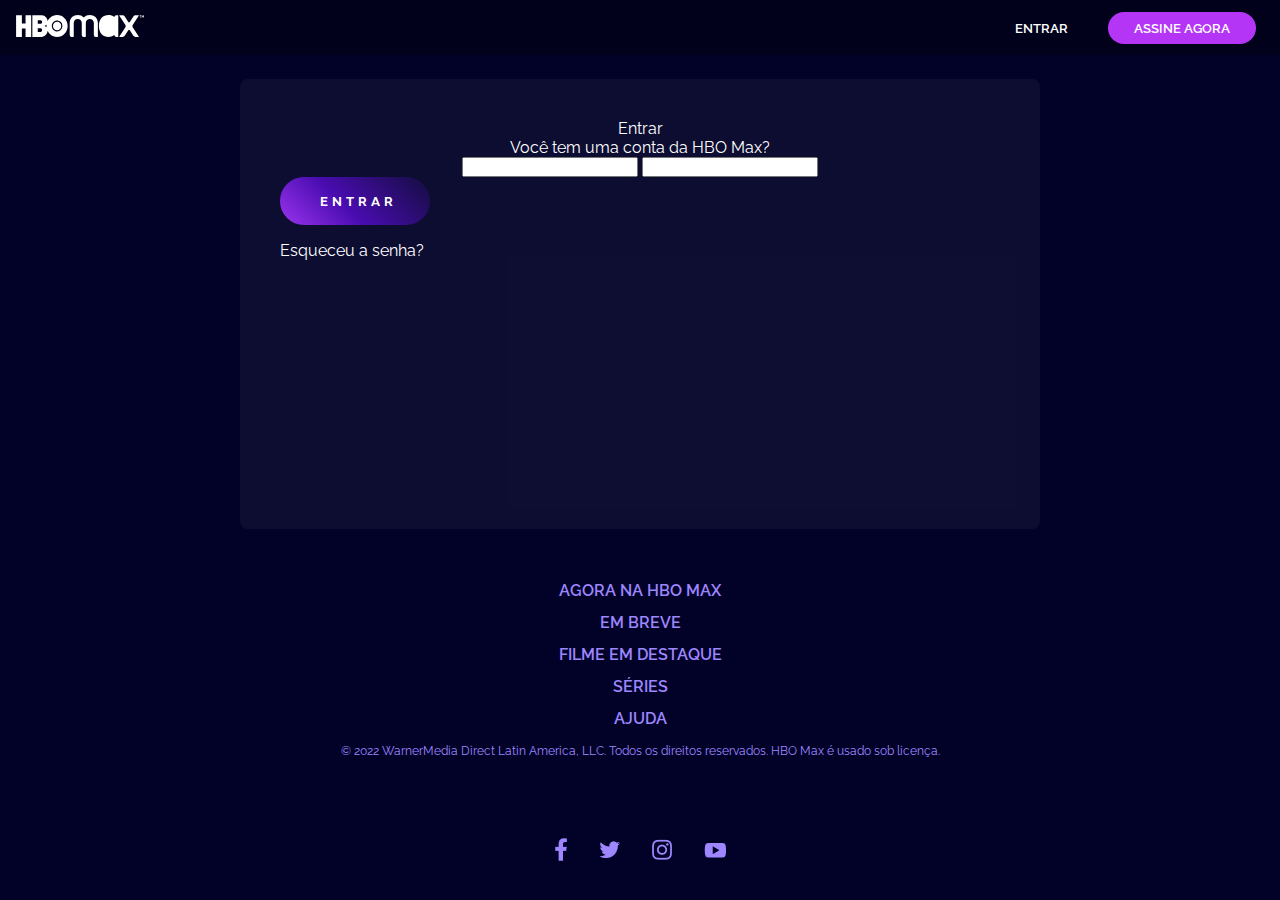
==== log-in.html @ b93230b3 "feat (implement): Add login page" ====
<!DOCTYPE html>
<html lang="en">

<head>
    <meta charset="UTF-8">
    <meta name="viewport" content="width=device-width, initial-scale=1.0">
    <link rel="stylesheet" href="assets/css/global.css">
    <link rel="stylesheet" href="assets/css/main.css">
    <link rel="stylesheet" href="assets/css/media-min-480px.css">
    <title>Academic HBO Max</title>

    <style>
        .nav-menu {
            position: static;
        }
    </style>
</head>

<body>
    <nav class="nav-menu">
        <a href="index.html"><img class="nav-menu_logo" width="100" src="assets/img/hbo-logo.svg"
                alt="Logotipo HBO Max"></a>
        <div class="header-btn">
            <a class="btn-enter" href="log-in.html">ENTRAR</a>
            <a class="btn-subscriber button" href="#plans">ASSINE AGORA</a>
        </div>
    </nav>




    <main id="login">
        <div class="login__container">
            <p>Entrar</p>
            <p>Você tem uma conta da HBO Max?
            </p>
            <input type="email">
            <input type="password">
            <div class="login__btn-enter">
                <button class="button btn-subscriber-animated w-150 btn_plano" type="button">Entrar</button>
                <a href="#">Esqueceu a senha?</a>
            </div>
        </div>
    </main>






    <footer>
        <div class="footer_container">
            <div class="footer__menu">
                <a class="button" href="https://www.max.com/br/pt/sitemap">Agora na HBO Max</a>
                <a class="button" href="https://www.max.com/br/pt">Em breve</a>
                <a class="button" href="https://www.max.com/br/pt/movies">Filme em destaque</a>
                <a class="button" href="https://www.max.com/br/pt/shows">Séries</a>
                <a class="button" href="https://help.max.com/BR-pt/Home/Index">Ajuda</a>
            </div>
            <p>
                © 2022 WarnerMedia Direct Latin America, LLC. Todos os direitos reservados. HBO Max é usado sob licença.
            </p>
            <div class="social_media--container">
                <a href="https://www.facebook.com/HBOMaxBr/"><img src="assets/img/fb_0.png" alt="Facebook"
                        class="social_media"></a>
                <a href="https://x.com/i/flow/login?redirect_after_login=%2FHBOMaxBR"><img
                        src="assets/img/twitter_0.png" alt="Twitter" class="social_media"></a>
                <a href="https://www.instagram.com/hbomaxbr/"><img src="assets/img/instagram_0.png" alt="Instagram"
                        class="social_media"></a>
                <a href="https://www.youtube.com/c/hbomaxbr"><img src="assets/img/youtube_0.png" alt="Youtube"
                        class="social_media"></a>
            </div>
        </div>

    </footer>
</body>

</html>
---- assets/css/global.css ----
@import url('https://fonts.googleapis.com/css2?family=Quicksand:wght@300..700&display=swap');
@import url('https://fonts.googleapis.com/css2?family=Raleway:ital,wght@0,100..900;1,100..900&display=swap');

/* Raleway */
@font-face {
  font-family: 'Raleway', sans-serif;
  font-style: normal;
  font-weight: 100 900;
  font-display: swap;
  src: url(https://fonts.gstatic.com/s/raleway/v34/1Ptug8zYS_SKggPNyC0ITw.woff2) format('woff2');
  unicode-range: U+0000-00FF, U+0131, U+0152-0153, U+02BB-02BC, U+02C6, U+02DA, U+02DC, U+0304, U+0308, U+0329, U+2000-206F, U+2074, U+20AC, U+2122, U+2191, U+2193, U+2212, U+2215, U+FEFF, U+FFFD;
}

/* Quicksand */
@font-face {
  font-family: 'Quicksand';
  font-style: normal;
  font-weight: 300 700;
  font-display: swap;
  src: url(https://fonts.gstatic.com/s/quicksand/v31/6xKtdSZaM9iE8KbpRA_hJVQNcOM.woff2) format('woff2');
  unicode-range: U+0100-02AF, U+0304, U+0308, U+0329, U+1E00-1E9F, U+1EF2-1EFF, U+2020, U+20A0-20AB, U+20AD-20C0, U+2113, U+2C60-2C7F, U+A720-A7FF;
}

:root {
  --primary-color: #020228;
  --secondary-color: #ff00e5;
  --tertiary-color: #b535f6;
  --btn-bg-color-gradient: linear-gradient(45deg, #9b34ef 0%, #490cb0 20%, transparent 50%);
  --btn-link-bg-color: #fff;
  --btn-link-color: #000;
  --card-bg-color: linear-gradient(0deg, transparent, #3b1e63);
  --divider-bg-color: linear-gradient(90deg, #5516ba, rgba(255, 0, 229, 0.5) 80%);
  --nav-bg-color: rgba(0, 0, 0, 0.3);
  --text-color: #fff;
  --link-color: #9e86ff;
  --form-bg-color: rgba(211, 211, 211, 0.06);
  --form-field-bg-color: rgba(0, 0, 0, 0.2);
  --form-field-border: 1px solid rgba(255, 255, 255, 0.7);
  --form-field-placeholder: rgba(255, 255, 255, 0.7);
  --form-field-error: rgb(255, 76, 76);
  scroll-behavior: smooth;
}

* {
  padding: 0;
  margin: 0;
  font-family: 'Raleway', sans-serif;
  color: var(--text-color);
  text-align: center;
  text-decoration: none;
  box-sizing: border-box;
}

/* Custom Scroll */

::-webkit-scrollbar {
  width: 8px;
}

::-webkit-scrollbar-thumb {
  background: var(--tertiary-color);
  border-radius: 10px;
}

::-webkit-scrollbar-thumb:hover {
  background: var(--secondary-color);
}



section {
  scroll-margin-top: 140px;
}





/* DEFAULTS */
.w-300 {
  width: 300px;
}

.w-150 {
  width: 150px;
}

.title {
  font-size: 2rem;
  font-weight: 500;
}




/* Buttons */
button,
.header__content a,
.plan__card a {
  width: 250px;
  padding: 16px 40px;
  background-color: var(--tertiary-color);
  border-radius: 500px;
  font-weight: 700;
  color: var(--text-color);
  text-transform: uppercase;
  text-decoration: none;
  letter-spacing: 4px;
  border: none;
  cursor: pointer;
}

.header__content a,
.plan__card a {
  background-color: transparent;
}

.btn-subscriber {
  background: var(--tertiary-color);
  border: none;
  border-radius: 20px;
  color: white;
  font-weight: 700;
  padding: 8px 26px;
  transition: 1s;
}

.btn-subscriber:hover {
  background: white;
  border: none;
  border-radius: 20px;
  color: var(--primary-color);
  font-weight: 700;
  padding: 8px 26px;
  transition: 1s;
  cursor: pointer;
}

.btn-subscriber-animated {
  background: var(--btn-bg-color-gradient);
  outline: 3px solid transparent;
  transition: background 1s, outline 1s, transform 1s;
  background-size: 250%;
}

.btn-subscriber-animated:hover {
  background-color: transparent;
  background-position: 100%;
  outline: 2px solid var(--secondary-color);
  transform: scale(1.05);
}

.header__btn {
  animation: wiggle 2.2s linear infinite;
}





/* FONTES */
.ft-raleway {
  font-family: 'Raleway', sans-serif;
}

.ft-raleway-500-32 {
  font-family: 'Raleway', sans-serif;
  font-weight: 500;
  font-size: 2rem;
}

.ft-quicksand {
  font-family: 'Quicksand', sans-serif;
}





/* ANIMATIONS */
@keyframes wiggle {

  0%,
  10% {
    transform: rotate(0);
  }

  15% {
    transform: rotate(-15deg);
  }

  20% {
    transform: rotate(10deg);
  }

  25% {
    transform: rotate(-10deg);
  }

  30% {
    transform: rotate(10deg);
  }

  35% {
    transform: rotate(-10deg);
  }

  40%,
  100% {
    transform: rotate(0);
  }
}

@keyframes gradient {
  0% {
    background-position: 0 50%;
  }

  50% {
    background-position: 100% 50%;
  }

  100% {
    background-position: 0 50%;
  }
}
---- assets/css/main.css ----
@import url('global.css');

body {
    /* height: 1000px; */
    background-color: var(--primary-color);    
}

.nav-menu {
    position: fixed;
    background-color: var(--nav-bg-color);
    top: 0;
    height: 140px;
    width: 100%;
    display: flex;
    flex-direction: column;
    justify-content: center;
    align-items: center;
    z-index: 1;
}

.header-btn {
    display: flex;
    align-items: center;
    gap: 1rem;
}

.nav-menu img,
.header-btn {
    margin-top: 0.5rem;
    gap: 2.5rem;
    padding: .5rem 1.5rem .5rem .5rem;
}

.nav-menu img {
    width: 160px;
    height: auto;
}

.nav-menu a {
    font-size: 10pt;
    font-weight: 600;
}

header {
    position: relative;
    background: linear-gradient(-45deg, #56125b, #0f0f10, #271e6e);
    background-size: 400% 400%;
    margin-top: 140px;
    padding: 100px 0 300px;
    animation: gradient 10s ease infinite alternate;
}

header::after {
    content: "";
    width: 100%;
    height: 250px;
    position: absolute;
    left: 0;
    bottom: 0;
    background: linear-gradient(0deg, var(--primary-color), transparent);
}

.header__content {
    padding: 0 40px;
    gap: 3rem;
    display: flex;
    flex-direction: column;
    align-items: center;
}

.header__channels {
    display: flex;
    flex-wrap: wrap;
    justify-content: center;
    gap: 24px;
    align-items: center;
}

.header__title-light {
    font-weight: 300;
    font-size: 2rem;
    text-transform: uppercase;
}

.header__title {
    font-weight: 700;
    font-size: 3rem;
    text-transform: uppercase;
}

.divider {
    height: 5px;
    width: 75%;
    background: var(--divider-bg-color);
}

.header__subscriber--info {
    display: flex;
    flex-direction: column;
}

.header__subscriber--info p {
    font-size: 1.25rem;
}

.header__offer--price {
    display: flex;
    justify-content: center;
    align-items: baseline;
    gap: .5rem;
}

.header__offer--price p {
    font-size: 2.5rem;
    font-weight: 600;
}

.header__offer--price span {
    font-size: 1rem;
}



/* SECTION [ PLANS ] */
#plans {
    max-width: 1200px;
    margin: auto;
    padding: 24px;
    text-align: center;
}

.plan__card {
    display: flex;
    flex-direction: column;
    justify-content: space-between;
    align-items: center;
    background: var(--card-bg-color);
    min-width: 260px;
    max-width: 600px;
    border-radius: .5rem;
    padding: 40px 40px;
    min-height: 610px;
}

.plan__card--capsule {
    display: flex;
    flex-direction: column;
}

.card1 {
    animation: cardRotateOne 2s linear 1;
}

.plan__card--price .plan__card--value {
    font-size: 1.5rem;
}

.plans__container {
    display: flex;
    flex-direction: column;
    align-items: center;
    gap: 5rem;
    padding: 1.5rem;
}

.plans__container h1 {
    width: 100%;
}

.plan__card--container {
    display: flex;
    flex-direction: column;
    align-items: center;
    justify-content: space-between;
    margin: 0 0 2rem 0;
}

.plan__card--price {
    display: flex;
    flex-direction: row;
    align-items: baseline;
}

.plan__card--value {
    color: var(--secondary-color);
    font-size: 2rem;
    font-weight: 700;
}

.plan__card--listItem {
    list-style: none;
    text-align: start;
    font-size: 1rem;
    padding: 1rem 0 0 1rem;
    /* width: fit-content; */
    /* margin: 0 0 1rem 0; */
}

.plan__card--listItem::marker {
    content: "+";
    margin: 0 8px 0 0;
    font-size: 2rem;
}

.plan__card .btn_plano {
    align-self: center;
    font-size: 14px;
    width: 290px;
    font-size: 10pt;
}





/* SECTION [ CHOISE NEW UNIVERSE ] */
.contents {
    margin: 100px auto;
}

.container {
    max-width: 1200px;
    padding: 1.5rem;
    text-align: center;
}

.choise__card--container {
    display: grid;
    grid-template-columns: repeat(6, 100%);
    grid-auto-flow: column;
    overflow: auto hidden;
    margin: 2.5rem 0 0;
}

.content__card {
    border-radius: 1rem;
    background-repeat: no-repeat;
    background-size: cover;
    background-position: center;
    border: 2px solid transparent;
    transition: transform 0.8s, background 0.8s, border 1s;
}

.choise__card--img {
    width: 100%;
    object-fit: cover;
    object-position: center;
    transition: opacity 2s;
}




/* SECTION [ LOGIN ] */

#login {
    margin: 0 0 30px;
    display: flex;
    flex-direction: column;
    align-items: center;
    padding: 1.5rem;
}

.login__container {
    width: 100%;
    max-width: 800px;
    height: 450px;
    background: var(--form-bg-color);
    border-radius: .5rem;
    padding: 2.5rem;
}

.login__btn-enter {
    display: flex;
    flex-direction: column;
    align-items: start;
    gap: 1rem;
}



/* FOOTER */
.footer_container {
    display: flex;
    flex-direction: column;
    padding: .5rem .5rem 1.5rem;
}

.footer__menu {
    display: flex;
    flex-direction: column;
    gap: 2rem;
    flex-wrap: wrap;
    justify-content: center;
    line-height: 0;
}

.footer__menu a {
    color: var(--link-color);
    font-weight: 600;
    text-transform: uppercase;
    transition: 1s;
}

.footer__menu a:hover {
    color: white;
    transition: 1s;
}

.footer_container p {
    font-size: .75rem;
    margin: 25px 16px 16px;
    color: var(--link-color);
}

.social_media--container {
    display: flex;
    flex-direction: row;
    justify-content: center;
    gap: 2rem;
    align-items: center;
    margin: 4rem 0 0;
}
---- assets/css/media-min-480px.css ----
@import url('global.css');

@media screen and (min-width:480px) {
    .nav-menu {
        height: 55px;
        display: flex;
        flex-direction: row;
        justify-content: space-between;
    }

    .nav-menu_logo {
        width: 160px;
        margin-left: 8px;
        margin-bottom: 8px;
    }

    .header-btn {
        margin-bottom: 8px;
    }

    header {
        margin-top: 50px;
    }

    .header__content .txt-size {
        width: 240px;
        font-weight: 100;
    }

    .plan__card--price .plan__card--value {
        font-size: 2rem;
    }

    .plan__card--capsule {
        padding: 40px 60px;
    }

    .plan__card--listItem {
        font-size: 1.25rem;
    }
}
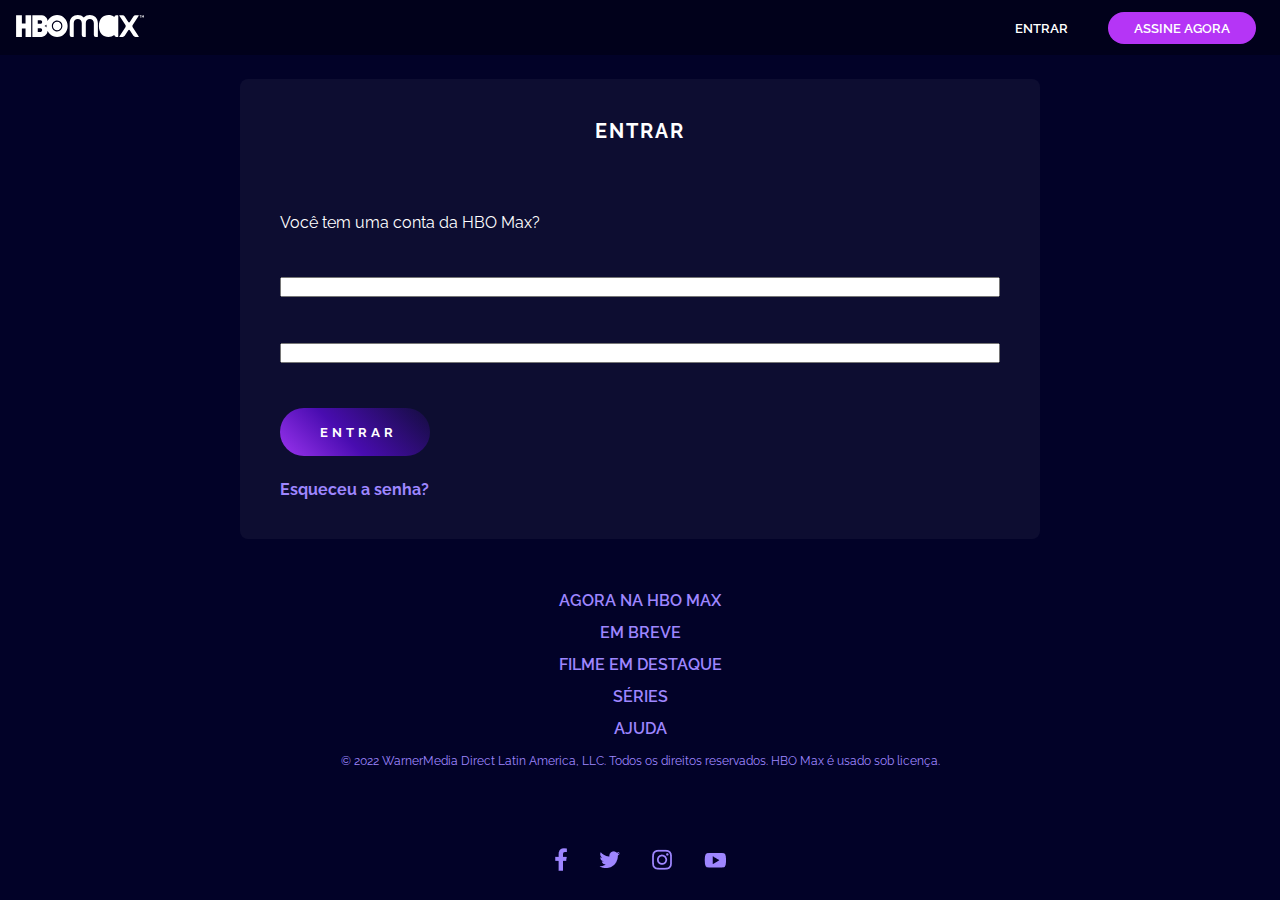
==== commit 8d1a247b: "feat (update): add styles in box container login" ====
--- a/log-in.html
+++ b/log-in.html
@@ -31,14 +31,14 @@
 
     <main id="login">
         <div class="login__container">
-            <p>Entrar</p>
-            <p>Você tem uma conta da HBO Max?
+            <p class="login__title">Entrar</p>
+            <p class="login__label">Você tem uma conta da HBO Max?
             </p>
             <input type="email">
             <input type="password">
             <div class="login__btn-enter">
                 <button class="button btn-subscriber-animated w-150 btn_plano" type="button">Entrar</button>
-                <a href="#">Esqueceu a senha?</a>
+                <a class="login__link" href="#">Esqueceu a senha?</a>
             </div>
         </div>
     </main>
--- a/assets/css/main.css
+++ b/assets/css/main.css
@@ -262,9 +262,12 @@
 }
 
 .login__container {
+    display: flex;
+    flex-direction: column;
+    justify-content: space-between;
     width: 100%;
     max-width: 800px;
-    height: 450px;
+    height: 460px;
     background: var(--form-bg-color);
     border-radius: .5rem;
     padding: 2.5rem;
@@ -274,9 +277,25 @@
     display: flex;
     flex-direction: column;
     align-items: start;
-    gap: 1rem;
-}
-
+    gap: 1.5rem;
+}
+
+.login__title {
+    letter-spacing: 2px;
+    text-transform: uppercase;
+    font-size: 1.25rem;
+    margin: 0 0 24px;
+    font-weight: 700;
+}
+
+.login__label {
+    text-align: left;
+}
+
+.login__link {
+    color: var(--link-color);
+    font-weight: 700;
+}
 
 
 /* FOOTER */
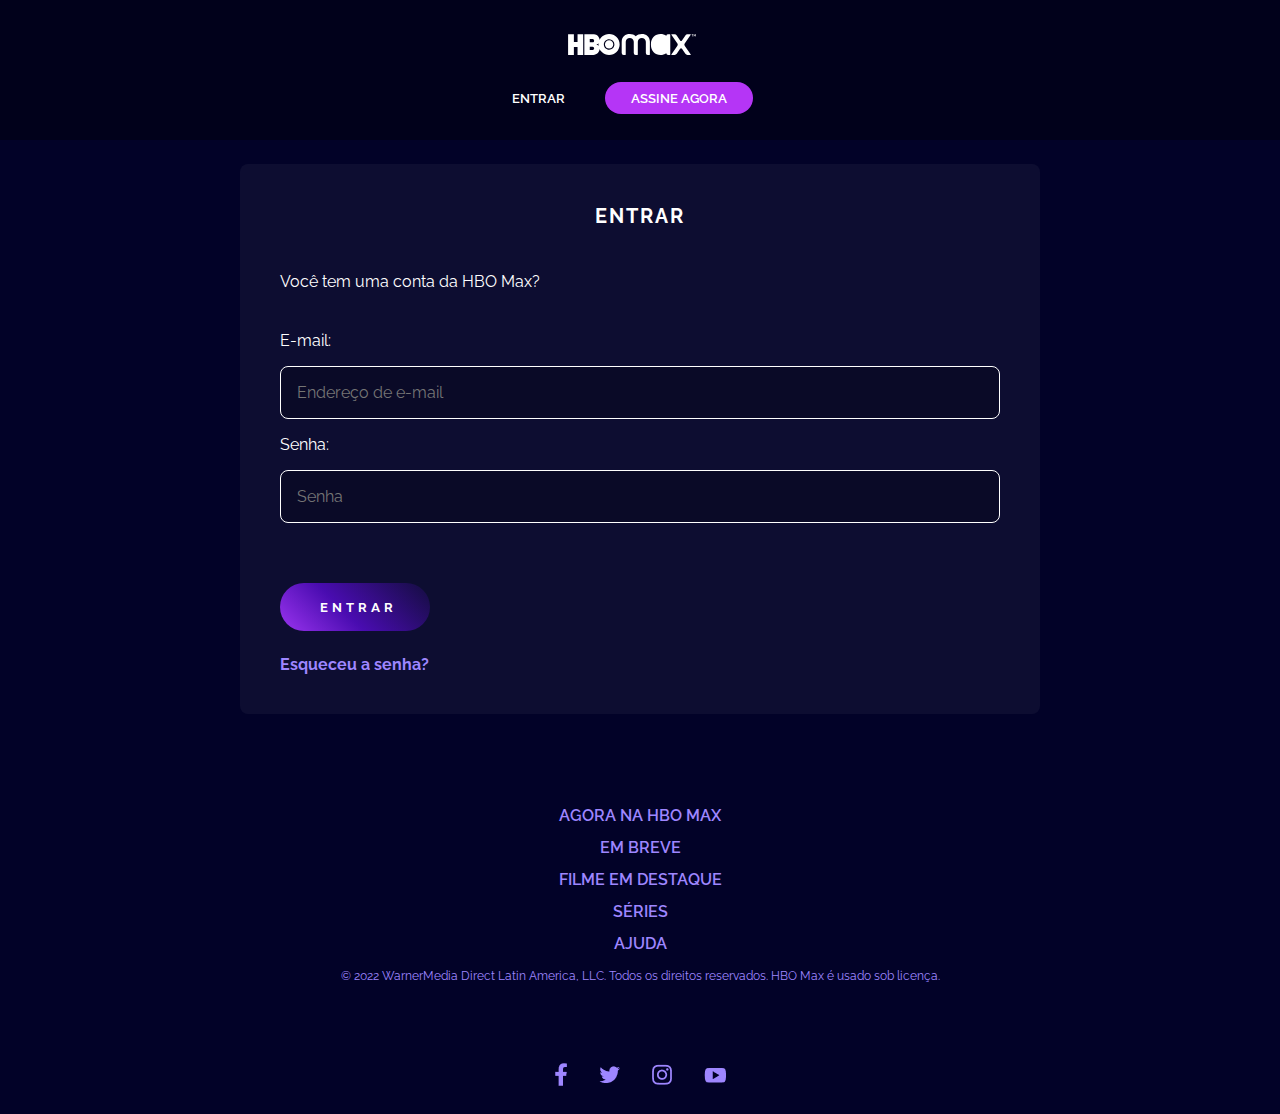
==== commit 810fad98: "feat (updates): fix reapair in login page" ====
--- a/log-in.html
+++ b/log-in.html
@@ -7,6 +7,7 @@
     <link rel="stylesheet" href="assets/css/global.css">
     <link rel="stylesheet" href="assets/css/main.css">
     <link rel="stylesheet" href="assets/css/media-min-480px.css">
+    <link rel="stylesheet" href="assets/css/media-min-800px.css">
     <title>Academic HBO Max</title>
 
     <style>
@@ -30,17 +31,24 @@
 
 
     <main id="login">
-        <div class="login__container">
-            <p class="login__title">Entrar</p>
+        <form class="login__container">
+            <h1 class="login__title">Entrar</h1>
             <p class="login__label">Você tem uma conta da HBO Max?
             </p>
-            <input type="email">
-            <input type="password">
+            <div class="login__container--inputs">
+                <label for="email">E-mail:</label>
+                <input class="login__email" type="email" for="email" name="email" id="email" placeholder="Endereço de e-mail">
+                
+                <label for="password">Senha:</label>
+                <input type="password" for="password" name="password" id="password" placeholder="Senha" required pattern="(?=.*[A-Z])(?=.*\d)(?=.*[@$!%*?&])[A-Za-z\d@$!%*?&]{8,}">
+                <p class="login__hiddemMessage">A senha deve ter pelo menos 8 caracteres, incluindo letras maiúsculas, números e caracteres especiais.</p>
+            </div>
+
             <div class="login__btn-enter">
                 <button class="button btn-subscriber-animated w-150 btn_plano" type="button">Entrar</button>
                 <a class="login__link" href="#">Esqueceu a senha?</a>
             </div>
-        </div>
+        </form>
     </main>
 
 
--- a/assets/css/global.css
+++ b/assets/css/global.css
@@ -38,6 +38,8 @@
   --form-field-border: 1px solid rgba(255, 255, 255, 0.7);
   --form-field-placeholder: rgba(255, 255, 255, 0.7);
   --form-field-error: rgb(255, 76, 76);
+  --form-field-valid: rgb(76, 255, 76);
+  --form-field-empaty: #fff;
   scroll-behavior: smooth;
 }
 
@@ -158,6 +160,9 @@
 
 
 
+
+
+
 /* FONTES */
 .ft-raleway {
   font-family: 'Raleway', sans-serif;
--- a/assets/css/main.css
+++ b/assets/css/main.css
@@ -2,7 +2,7 @@
 
 body {
     /* height: 1000px; */
-    background-color: var(--primary-color);    
+    background-color: var(--primary-color);
 }
 
 .nav-menu {
@@ -254,7 +254,7 @@
 /* SECTION [ LOGIN ] */
 
 #login {
-    margin: 0 0 30px;
+    margin: 0 0 70px;
     display: flex;
     flex-direction: column;
     align-items: center;
@@ -267,10 +267,42 @@
     justify-content: space-between;
     width: 100%;
     max-width: 800px;
-    height: 460px;
+    height: 550px;
     background: var(--form-bg-color);
     border-radius: .5rem;
     padding: 2.5rem;
+}
+
+.login__container--inputs {
+    display: flex;
+    flex-direction: column;
+    align-items: flex-start;
+    gap: 1rem;
+    margin: 20px 0 40px;
+}
+
+.login__email:invalid {
+    border-color: var(--form-field-error);
+}
+
+.login__container input {
+    font-size: 1rem;
+    padding: 1rem;
+    background: var(--form-field-bg-color);
+    border-radius: .5rem;
+    border: 1px solid white;
+    width: 100%;
+    text-align: left;
+}
+
+.login__hiddemMessage {
+    display: none;
+}
+
+.login__hiddemMessage:invalid {
+    display: block;
+    text-align: left;
+    color: var(--form-field-error);
 }
 
 .login__btn-enter {
--- a/assets/css/media-min-480px.css
+++ b/assets/css/media-min-480px.css
@@ -1,6 +1,6 @@
 @import url('global.css');
 
-@media screen and (min-width:480px) {
+@media screen and (max-width:480px) {
     .nav-menu {
         height: 55px;
         display: flex;
--- a/assets/css/media-min-800px.css
+++ b/assets/css/media-min-800px.css
@@ -0,0 +1,5 @@
+@import url('global.css');
+
+@media screen and (min-width:481px) and (max-width:800px) {
+    
+}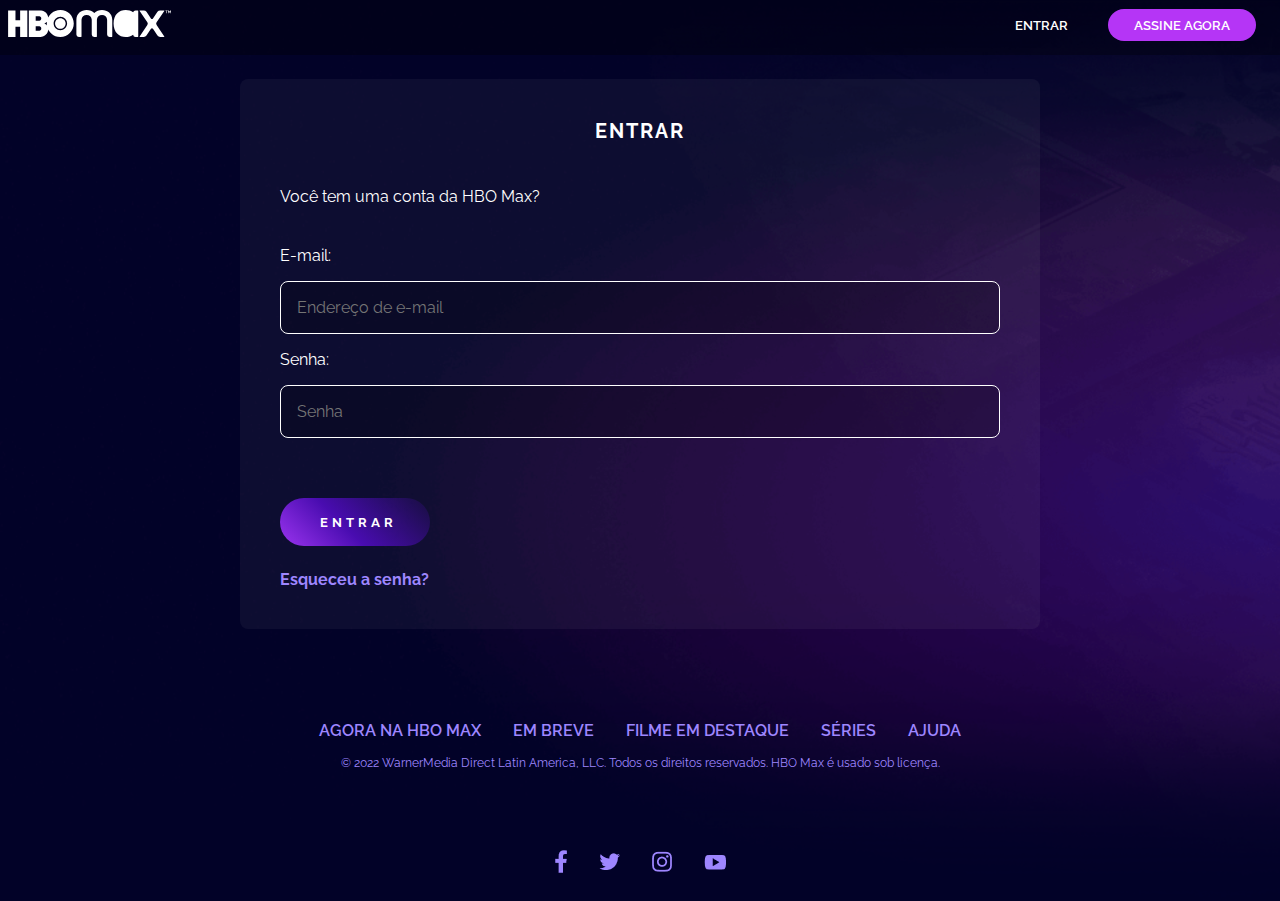
==== commit f4fb4d7c: "feat (merge): merge branch response with branch main." ====
--- a/log-in.html
+++ b/log-in.html
@@ -6,8 +6,9 @@
     <meta name="viewport" content="width=device-width, initial-scale=1.0">
     <link rel="stylesheet" href="assets/css/global.css">
     <link rel="stylesheet" href="assets/css/main.css">
-    <link rel="stylesheet" href="assets/css/media-min-480px.css">
-    <link rel="stylesheet" href="assets/css/media-min-800px.css">
+    <link rel="stylesheet" href="assets/css/media-max-480px.css">
+    <link rel="stylesheet" href="assets/css/media-max-800px.css">
+    <link rel="stylesheet" href="assets/css/media-min-1200px.css">
     <title>Academic HBO Max</title>
 
     <style>
@@ -17,7 +18,7 @@
     </style>
 </head>
 
-<body>
+<body class="bg-series">
     <nav class="nav-menu">
         <a href="index.html"><img class="nav-menu_logo" width="100" src="assets/img/hbo-logo.svg"
                 alt="Logotipo HBO Max"></a>
--- a/assets/css/main.css
+++ b/assets/css/main.css
@@ -192,8 +192,6 @@
     text-align: start;
     font-size: 1rem;
     padding: 1rem 0 0 1rem;
-    /* width: fit-content; */
-    /* margin: 0 0 1rem 0; */
 }
 
 .plan__card--listItem::marker {
@@ -206,7 +204,7 @@
     align-self: center;
     font-size: 14px;
     width: 290px;
-    font-size: 10pt;
+    font-size: .8360rem;
 }
 
 
@@ -371,4 +369,14 @@
     gap: 2rem;
     align-items: center;
     margin: 4rem 0 0;
+}
+
+
+
+
+/* LOGIN.HTML PAGE */
+.bg-series {
+    background-image: url("/assets/img/background-movies-series.png");
+    height: 100vh;
+    background-size: cover;    
 }--- a/assets/css/media-max-480px.css
+++ b/assets/css/media-max-480px.css
@@ -0,0 +1,42 @@
+@import url('global.css');
+
+@media screen and (max-width:480px) {
+    .nav-menu {
+        height: 130px;
+        display: flex;
+        flex-direction: column;
+        justify-content: space-between;
+    }
+    
+    .nav-menu_logo {
+        width: 160px;
+        margin-left: 8px;
+        margin-bottom: 8px;
+    }
+
+    .header-btn {
+        margin-bottom: 8px;
+    }
+
+    header {
+        margin-top: 125px;
+    }
+
+    .header__content .txt-size {
+        width: 240px;
+        font-weight: 100;
+    }
+
+    .plan__card--price .plan__card--value {
+        font-size: 1.5rem;
+    }
+
+    .Plan__card--content--title{
+        display: flex;
+        flex-direction: column;
+    }
+
+    .plan__card--listItem {
+        font-size: 1rem;
+    }
+}--- a/assets/css/media-max-800px.css
+++ b/assets/css/media-max-800px.css
@@ -0,0 +1,61 @@
+@import url('global.css');
+
+@media screen and (min-width:481px) and (max-width:800px) {
+    .nav-menu {
+        flex-direction: row;
+        justify-content: space-between;
+        height: 55px;
+    }
+
+    .nav-menu img,
+    .header-btn {
+        margin: 0 0 5px;
+    }
+
+    .nav-menu img {
+        width: 195px;
+    }
+
+    header {
+        margin: 50px 0 0;
+    }
+
+
+    /* SECTION PLANS */
+    .plan__card {
+        padding: 40px 60px;
+    }
+
+    .Plan__card--content--title {
+        display: flex;
+        flex-direction: row;
+        width: 100%;
+        justify-content: space-between;
+    }
+
+    .plan__card--price .plan__card--value {
+        font-size: 2rem;
+    }
+
+    .plan__card--listItem {
+        font-size: 1.25rem;
+    }
+
+    .plan__card .btn_plano {
+        font-size: 14px;
+        width: 90%;
+        font-size: .8360rem; /* 8pt */
+    }
+
+    .choise__card--container {
+        grid-template-columns: repeat(2, 1fr);
+        grid-template-rows: repeat(3, 1fr);
+        gap: 1rem;
+    }
+
+
+    /* FOOTER */
+    .footer__menu {
+        flex-direction: row;
+    }
+}--- a/assets/css/media-min-1200px.css
+++ b/assets/css/media-min-1200px.css
@@ -0,0 +1,67 @@
+@import url('global.css');
+
+@media screen and (min-width:801px) and (max-width:2000px) {
+    .nav-menu {
+        flex-direction: row;
+        justify-content: space-between;
+        height: 55px;
+    }
+
+    .nav-menu img,
+    .header-btn {
+        margin: 0 0 5px;
+    }
+
+    .nav-menu img {
+        width: 195px;
+    }
+
+    header {
+        margin: 50px 0 0;
+    }
+
+
+    /* SECTION PLANS */
+    .plan__card {
+        padding: 40px 60px;
+    }
+
+    .Plan__card--content--title {
+        display: flex;
+        flex-direction: row;
+        width: 100%;
+        justify-content: space-between;
+    }
+
+    .plan__card--price .plan__card--value {
+        font-size: 2rem;
+    }
+
+    .plan__card--listItem {
+        font-size: 1.25rem;
+    }
+
+    .plan__card .btn_plano {
+        font-size: 14px;
+        width: 90%;
+        font-size: .8360rem; /* 8pt */
+    }
+
+    .choise__card--container {
+        grid-template-columns: repeat(3, 1fr);
+        grid-template-rows: repeat(2, 1fr);
+        gap: 1rem;
+    }
+
+
+    /* FOOTER */
+    .footer__menu {
+        flex-direction: row;
+    }
+}
+
+@media screen and (min-width:1141px) {
+    .plans__container {
+        flex-direction: row;
+    }
+}